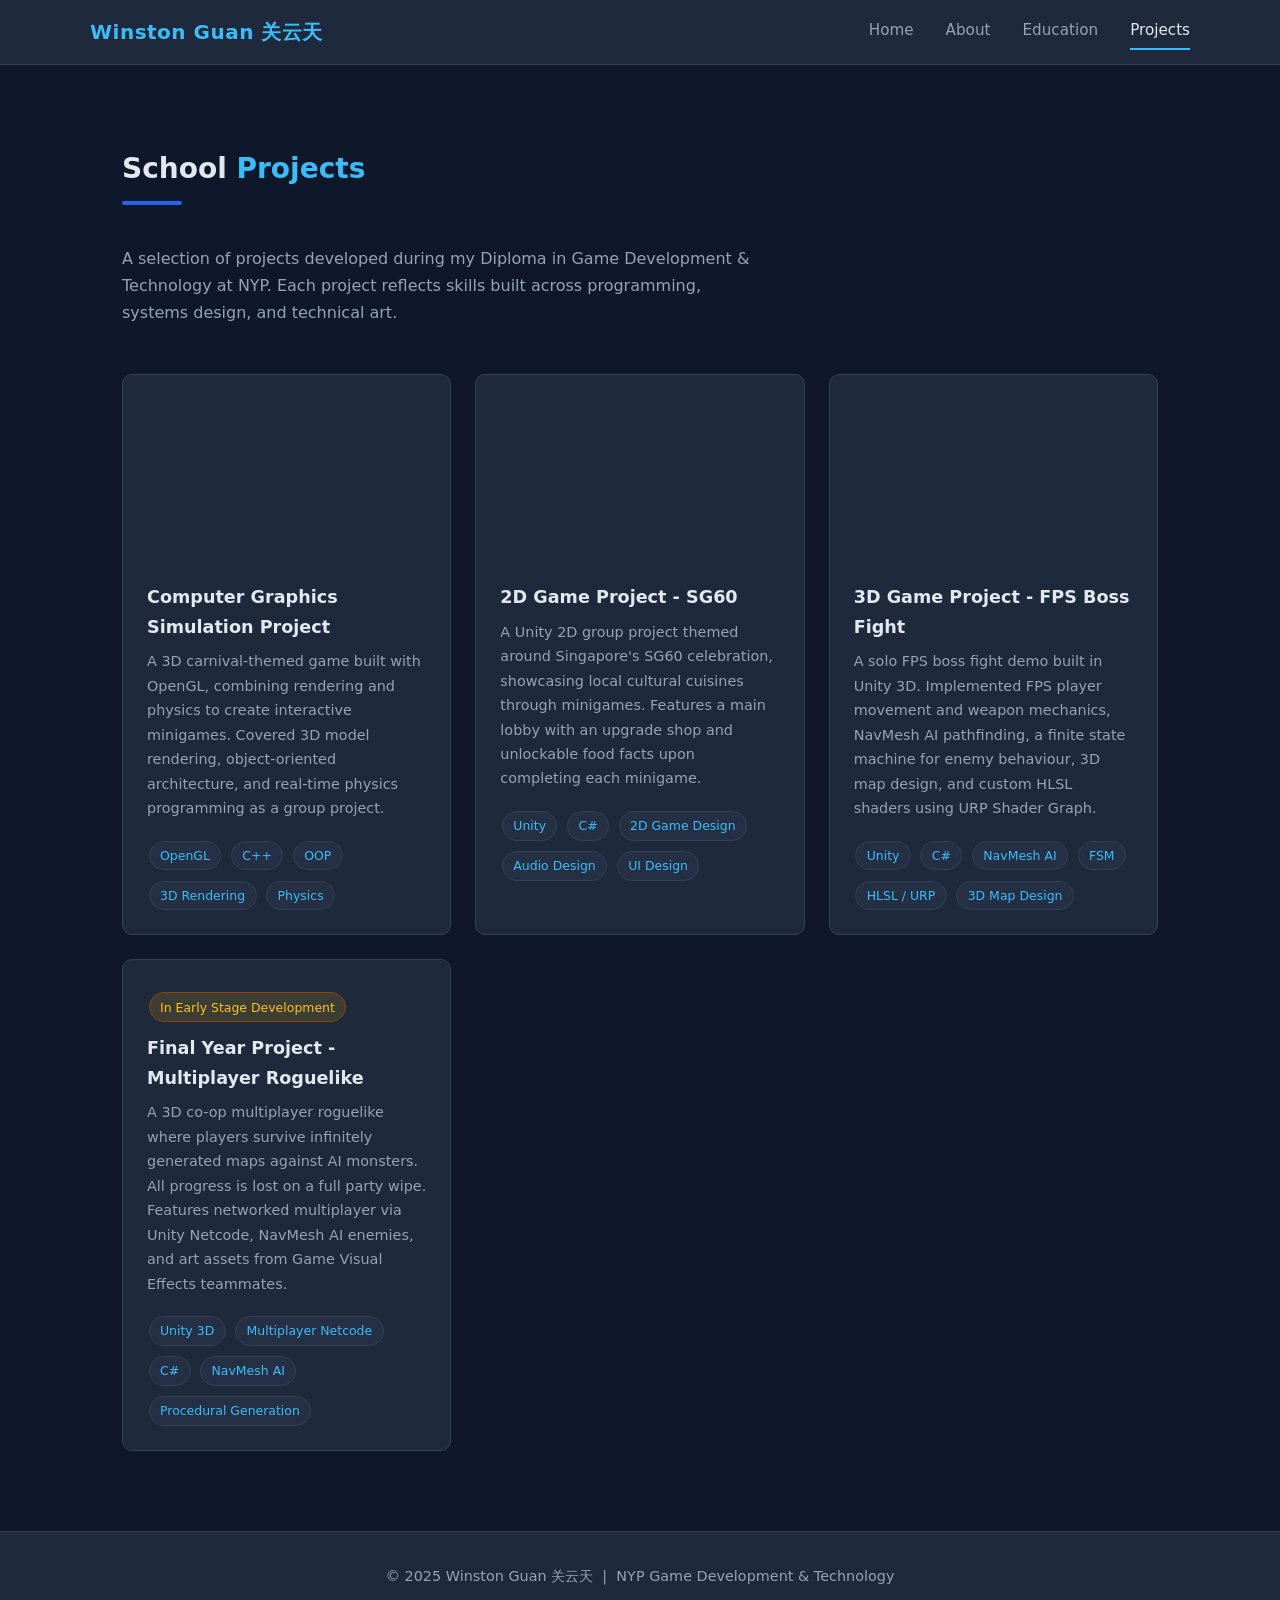
==== projects.html @ ae77ab67 "Website" ====
<!DOCTYPE html>
<html lang="en">
<head>
  <meta charset="UTF-8">
  <meta name="viewport" content="width=device-width, initial-scale=1.0">
  <title>Projects — Winston Guan</title>
  <link rel="stylesheet" href="css/style.css">
</head>
<body>

  <header>
    <div class="nav-inner">
      <span class="nav-logo">Winston Guan 关云天</span>
      <nav>
        <a href="index.html">Home</a>
        <a href="aboutme.html">About</a>
        <a href="education.html">Education</a>
        <a href="projects.html" class="active">Projects</a>
      </nav>
    </div>
  </header>

  <div class="container">
    <h2 class="section-title">School <span>Projects</span></h2>
    <div class="section-divider"></div>
    <p style="color: var(--text-muted); max-width: 640px; margin-bottom: 3rem;">
      A selection of projects developed during my Diploma in Game Development &amp; Technology at NYP.
      Each project reflects skills built across programming, systems design, and technical art.
    </p>

    <div class="card-grid">

      <!-- Project 1 -->
      <div class="project-card">
        <div class="video-wrapper">
          <iframe
            src="https://www.youtube.com/embed/wsAU1Gjw6PQ?si=tSo3JdcQal4o3w1C"
            title="Computer Graphics Simulation Project"
            allowfullscreen
            allow="accelerometer; autoplay; clipboard-write; encrypted-media; gyroscope; picture-in-picture">
          </iframe>
        </div>
        <div class="project-card-body">
          <h3>Computer Graphics Simulation Project</h3>
          <p>
            A 3D carnival-themed game built with OpenGL, combining rendering and physics to create
            interactive minigames. Covered 3D model rendering, object-oriented architecture,
            and real-time physics programming as a group project.
          </p>
          <div class="tag-row">
            <span class="tag">OpenGL</span>
            <span class="tag">C++</span>
            <span class="tag">OOP</span>
            <span class="tag">3D Rendering</span>
            <span class="tag">Physics</span>
          </div>
        </div>
      </div>

      <!-- Project 2 -->
      <div class="project-card">
        <div class="video-wrapper">
          <iframe
            src="https://www.youtube.com/embed/0fo89agWXZI?si=OflY2qKVUpMWUynC"
            title="2D Unity Game Project"
            allowfullscreen
            allow="accelerometer; autoplay; clipboard-write; encrypted-media; gyroscope; picture-in-picture">
          </iframe>
        </div>
        <div class="project-card-body">
          <h3>2D Game Project - SG60</h3>
          <p>
            A Unity 2D group project themed around Singapore's SG60 celebration, showcasing local
            cultural cuisines through minigames. Features a main lobby with an upgrade shop and
            unlockable food facts upon completing each minigame.
          </p>
          <div class="tag-row">
            <span class="tag">Unity</span>
            <span class="tag">C#</span>
            <span class="tag">2D Game Design</span>
            <span class="tag">Audio Design</span>
            <span class="tag">UI Design</span>
          </div>
        </div>
      </div>

      <!-- Project 3 -->
      <div class="project-card">
        <div class="video-wrapper">
          <iframe
            src="https://www.youtube.com/embed/dJzjSWBdEEU?si=WRdiDXq2w09ZhCrD"
            title="3D Unity Game Project"
            allowfullscreen
            allow="accelerometer; autoplay; clipboard-write; encrypted-media; gyroscope; picture-in-picture">
          </iframe>
        </div>
        <div class="project-card-body">
          <h3>3D Game Project - FPS Boss Fight</h3>
          <p>
            A solo FPS boss fight demo built in Unity 3D. Implemented FPS player movement and weapon
            mechanics, NavMesh AI pathfinding, a finite state machine for enemy behaviour,
            3D map design, and custom HLSL shaders using URP Shader Graph.
          </p>
          <div class="tag-row">
            <span class="tag">Unity</span>
            <span class="tag">C#</span>
            <span class="tag">NavMesh AI</span>
            <span class="tag">FSM</span>
            <span class="tag">HLSL / URP</span>
            <span class="tag">3D Map Design</span>
          </div>
        </div>
      </div>

      <!-- Project 4 — FYP -->
      <div class="project-card">
        <div class="project-card-body" style="padding-top: 1.75rem;">
          <div style="display:flex; align-items:center; gap: 0.6rem; margin-bottom: 0.75rem;">
            <span class="tag" style="background: rgba(234,179,8,0.15); color: #fbbf24; border-color: #92400e;">
              In Early Stage Development
            </span>
          </div>
          <h3>Final Year Project - Multiplayer Roguelike</h3>
          <p>
            A 3D co-op multiplayer roguelike where players survive infinitely generated maps against
            AI monsters. All progress is lost on a full party wipe. Features networked multiplayer
            via Unity Netcode, NavMesh AI enemies, and art assets from Game Visual Effects teammates.
          </p>
          <div class="tag-row">
            <span class="tag">Unity 3D</span>
            <span class="tag">Multiplayer Netcode</span>
            <span class="tag">C#</span>
            <span class="tag">NavMesh AI</span>
            <span class="tag">Procedural Generation</span>
          </div>
        </div>
      </div>

    </div>
  </div>

  <footer>
    <p>© 2025 Winston Guan 关云天 &nbsp;|&nbsp; NYP Game Development & Technology</p>
  </footer>

</body>
</html>
---- css/style.css ----
/* ===================== RESET & BASE ===================== */
*, *::before, *::after { box-sizing: border-box; margin: 0; padding: 0; }

:root {
  --primary: #2563eb;
  --primary-dark: #1d4ed8;
  --bg: #0f172a;
  --surface: #1e293b;
  --surface2: #263044;
  --text: #e2e8f0;
  --text-muted: #94a3b8;
  --accent: #38bdf8;
  --border: #334155;
  --radius: 10px;
  --transition: 0.3s ease;
}

html { scroll-behavior: smooth; }

body {
  font-family: 'Segoe UI', system-ui, sans-serif;
  background: var(--bg);
  color: var(--text);
  line-height: 1.7;
}

a { color: var(--accent); text-decoration: none; transition: color var(--transition); }
a:hover { color: var(--primary); }

img { max-width: 100%; border-radius: var(--radius); }

/* ===================== NAVBAR ===================== */
header {
  background: var(--surface);
  border-bottom: 1px solid var(--border);
  position: sticky;
  top: 0;
  z-index: 100;
  padding: 0 2rem;
}

.nav-inner {
  max-width: 1100px;
  margin: 0 auto;
  display: flex;
  align-items: center;
  justify-content: space-between;
  height: 64px;
}

.nav-logo {
  font-size: 1.25rem;
  font-weight: 700;
  color: var(--accent);
  letter-spacing: 0.5px;
}

nav { display: flex; gap: 2rem; }

nav a {
  color: var(--text-muted);
  font-size: 0.95rem;
  font-weight: 500;
  padding: 0.25rem 0;
  border-bottom: 2px solid transparent;
  transition: all var(--transition);
}

nav a:hover, nav a.active {
  color: var(--text);
  border-bottom-color: var(--accent);
}

/* ===================== HERO ===================== */
.hero {
  background: linear-gradient(135deg, var(--surface) 0%, var(--bg) 60%);
  padding: 6rem 2rem;
  text-align: center;
}

.hero h1 {
  font-size: 3rem;
  font-weight: 800;
  line-height: 1.15;
  margin-bottom: 1rem;
}

.hero h1 span { color: var(--accent); }

.hero p {
  color: var(--text-muted);
  font-size: 1.15rem;
  max-width: 580px;
  margin: 0 auto 2rem;
}

.btn {
  display: inline-block;
  background: var(--primary);
  color: #fff;
  padding: 0.75rem 2rem;
  border-radius: 8px;
  font-weight: 600;
  transition: background var(--transition);
}

.btn:hover { background: var(--primary-dark); color: #fff; }

.btn-outline {
  background: transparent;
  border: 2px solid var(--primary);
  color: var(--accent);
  margin-left: 1rem;
}

.btn-outline:hover { background: var(--primary); color: #fff; }

/* ===================== SECTIONS ===================== */
.container { max-width: 1100px; margin: 0 auto; padding: 5rem 2rem; }

.section-title {
  font-size: 1.75rem;
  font-weight: 700;
  margin-bottom: 0.5rem;
  color: var(--text);
}

.section-title span { color: var(--accent); }

.section-divider {
  width: 60px;
  height: 4px;
  background: var(--primary);
  border-radius: 4px;
  margin-bottom: 2.5rem;
}

/* ===================== CARDS ===================== */
.card-grid {
  display: grid;
  grid-template-columns: repeat(auto-fit, minmax(300px, 1fr));
  gap: 1.5rem;
}

.card {
  background: var(--surface);
  border: 1px solid var(--border);
  border-radius: var(--radius);
  padding: 1.75rem;
  transition: transform var(--transition), border-color var(--transition);
}

.card:hover { transform: translateY(-4px); border-color: var(--accent); }

.card h3 { font-size: 1.1rem; margin-bottom: 0.5rem; color: var(--text); }
.card p  { color: var(--text-muted); font-size: 0.93rem; }

.tag {
  display: inline-block;
  background: var(--surface2);
  color: var(--accent);
  font-size: 0.78rem;
  padding: 0.2rem 0.65rem;
  border-radius: 999px;
  margin: 0.25rem 0.1rem 0;
  border: 1px solid var(--border);
}

/* ===================== TWO COLUMN ===================== */
.two-col {
  display: grid;
  grid-template-columns: 1fr 1fr;
  gap: 3rem;
  align-items: start;
}

@media (max-width: 768px) {
  .two-col { grid-template-columns: 1fr; }
  nav { gap: 1rem; }
  .hero h1 { font-size: 2rem; }
}

/* ===================== SKILLS ===================== */
.skill-list { list-style: none; display: flex; flex-wrap: wrap; gap: 0.6rem; }
.skill-list li {
  background: var(--surface2);
  border: 1px solid var(--border);
  border-radius: 8px;
  padding: 0.4rem 0.9rem;
  font-size: 0.9rem;
  color: var(--text-muted);
}

/* ===================== TIMELINE ===================== */
.timeline { position: relative; padding-left: 1.5rem; }
.timeline::before {
  content: '';
  position: absolute;
  left: 0;
  top: 0;
  bottom: 0;
  width: 2px;
  background: var(--border);
}

.timeline-item { position: relative; margin-bottom: 2rem; }
.timeline-item::before {
  content: '';
  position: absolute;
  left: -1.65rem;
  top: 6px;
  width: 12px;
  height: 12px;
  background: var(--accent);
  border-radius: 50%;
}

.timeline-item h3 { font-size: 1rem; font-weight: 600; margin-bottom: 0.2rem; }
.timeline-item .meta { color: var(--text-muted); font-size: 0.85rem; margin-bottom: 0.5rem; }
.timeline-item p { color: var(--text-muted); font-size: 0.93rem; }

/* ===================== TABLE ===================== */
.timetable-wrapper { overflow-x: auto; }

table {
  width: 100%;
  border-collapse: collapse;
  background: var(--surface);
  border-radius: var(--radius);
  overflow: hidden;
}

th, td {
  padding: 0.85rem 1rem;
  text-align: center;
  border: 1px solid var(--border);
  font-size: 0.9rem;
}

th {
  background: var(--surface2);
  color: var(--accent);
  font-weight: 600;
  text-transform: uppercase;
  font-size: 0.8rem;
  letter-spacing: 0.05em;
}

td { color: var(--text-muted); }
td:not(:empty) { color: var(--text); background: rgba(56, 189, 248, 0.05); }

/* ===================== PROJECT CARDS ===================== */
.project-card {
  background: var(--surface);
  border: 1px solid var(--border);
  border-radius: var(--radius);
  overflow: hidden;
  transition: transform var(--transition), border-color var(--transition);
}

.project-card:hover { transform: translateY(-4px); border-color: var(--accent); }

.project-card-body { padding: 1.5rem; }
.project-card h3 { font-size: 1.1rem; margin-bottom: 0.4rem; }
.project-card p  { color: var(--text-muted); font-size: 0.9rem; margin-bottom: 1rem; }
.project-card .tag-row { display: flex; flex-wrap: wrap; gap: 0.4rem; }

/* ===================== VIDEO EMBED ===================== */
.video-wrapper {
  position: relative;
  padding-bottom: 56.25%; /* 16:9 ratio */
  height: 0;
  overflow: hidden;
  border-radius: var(--radius) var(--radius) 0 0;
}

.video-wrapper iframe {
  position: absolute;
  inset: 0;
  width: 100%;
  height: 100%;
  border: none;
}

/* ===================== FOOTER ===================== */
footer {
  background: var(--surface);
  border-top: 1px solid var(--border);
  text-align: center;
  padding: 2rem;
  color: var(--text-muted);
  font-size: 0.9rem;
}

footer a { color: var(--accent); }
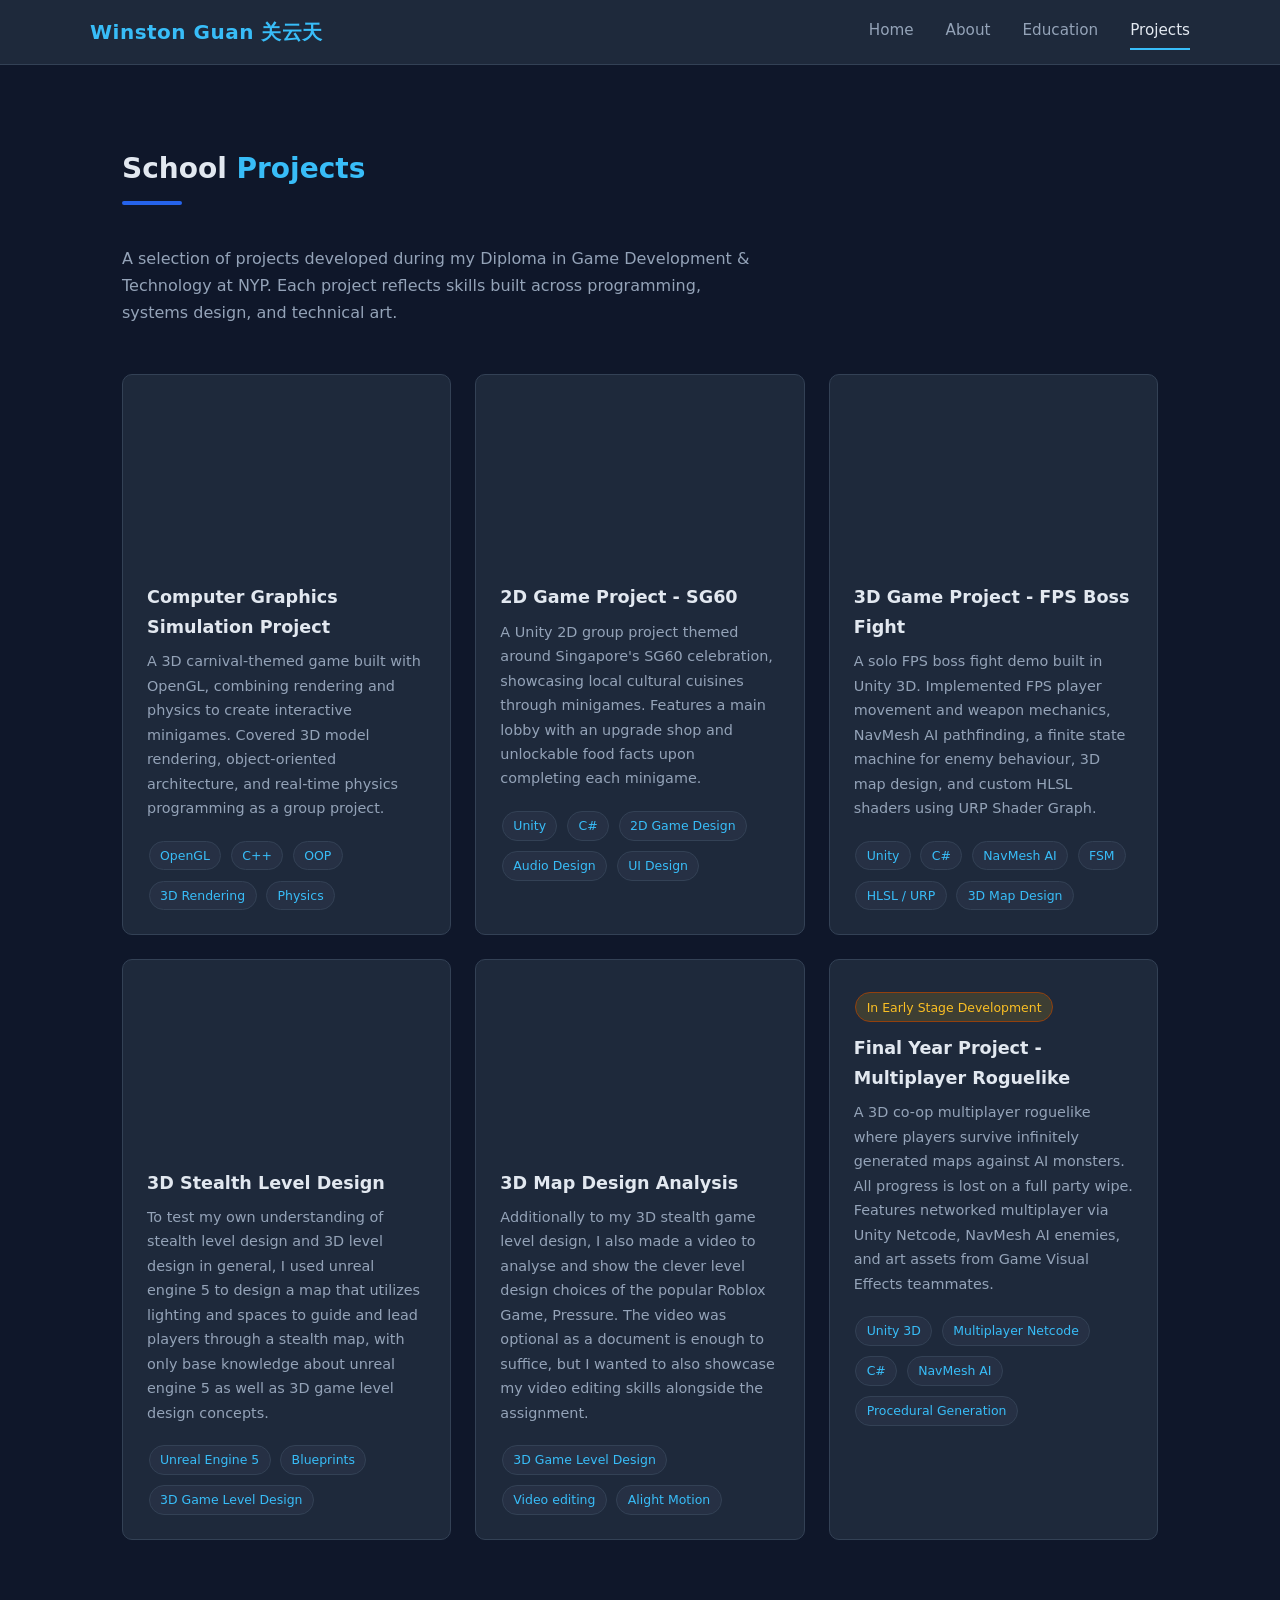
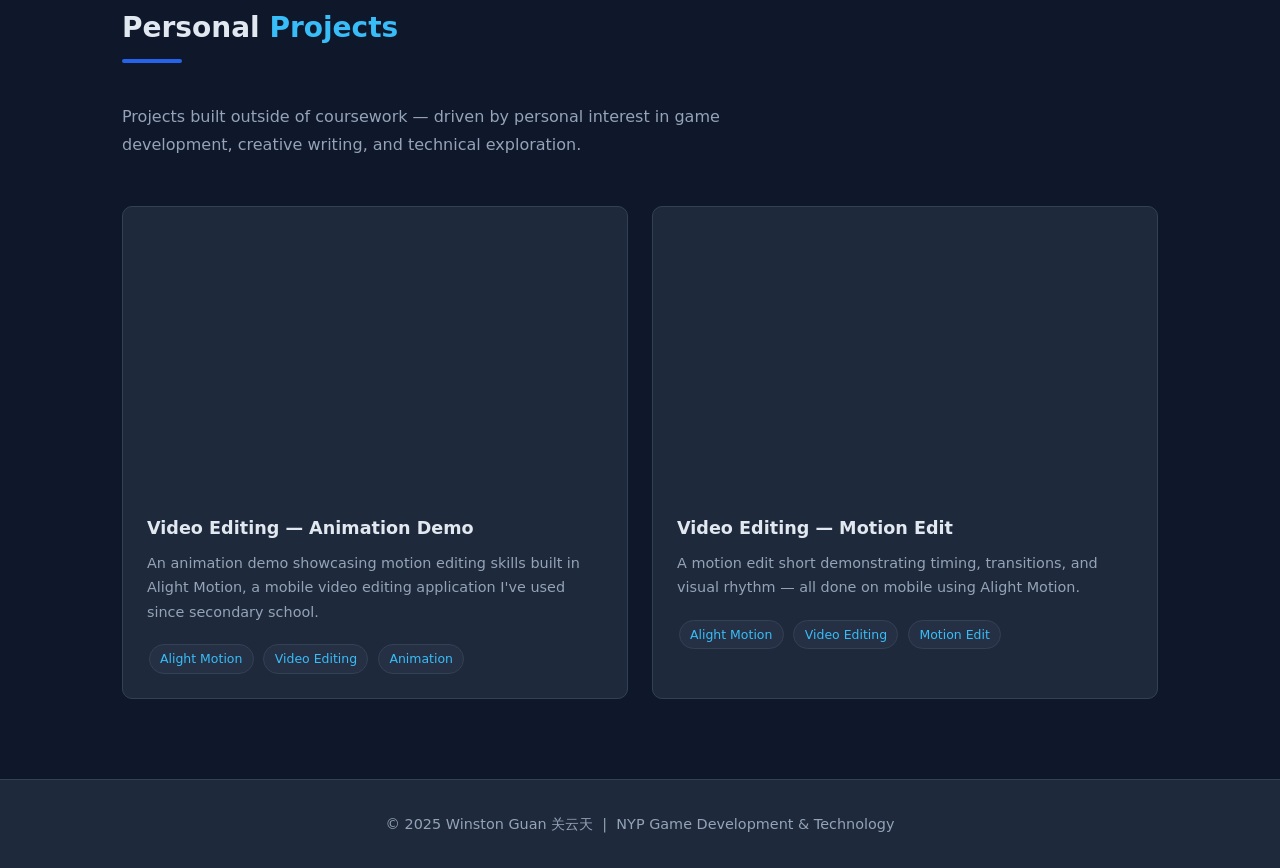
==== commit 71e2ebca: "Update projects.html" ====
--- a/projects.html
+++ b/projects.html
@@ -112,7 +112,59 @@
         </div>
       </div>
 
-      <!-- Project 4 — FYP -->
+      <!-- Project 4 -->
+      <div class="project-card">
+        <div class="video-wrapper">
+          <iframe
+            src="https://www.youtube.com/watch?v=5gWwFuUlCCw"
+            title="My 3D Stealth Level Design"
+            allowfullscreen
+            allow="accelerometer; autoplay; clipboard-write; encrypted-media; gyroscope; picture-in-picture">
+          </iframe>
+        </div>
+        <div class="project-card-body">
+          <h3>3D Stealth Level Design</h3>
+          <p>
+            To test my own understanding of stealth level design and 3D level design in general, 
+            I used unreal engine 5 to design a map that utilizes lighting and spaces to guide and lead players 
+            through a stealth map, with only base knowledge about unreal engine 5 as well as 3D game level design 
+            concepts.
+          </p>
+          <div class="tag-row">
+            <span class="tag">Unreal Engine 5</span>
+            <span class="tag">Blueprints</span>
+            <span class="tag">3D Game Level Design</span>
+          </div>
+        </div>
+      </div>
+
+      <!-- Project 5 -->
+      <div class="project-card">
+        <div class="video-wrapper">
+          <iframe
+            src="https://www.youtube.com/watch?v=NkX9G8w7Zw8"
+            title="3D Map Design Analysis"
+            allowfullscreen
+            allow="accelerometer; autoplay; clipboard-write; encrypted-media; gyroscope; picture-in-picture">
+          </iframe>
+        </div>
+        <div class="project-card-body">
+          <h3>3D Map Design Analysis</h3>
+          <p>
+            Additionally to my 3D stealth game level design, I also made a video to analyse and show the 
+            clever level design choices of the popular Roblox Game, Pressure. The video was optional as 
+            a document is enough to suffice, but I wanted to also showcase my video editing skills 
+            alongside the assignment.
+          </p>
+          <div class="tag-row">
+            <span class="tag">3D Game Level Design</span>
+            <span class="tag">Video editing</span>
+            <span class="tag">Alight Motion</span>
+          </div>
+        </div>
+      </div>
+
+      <!-- Project 6 - FYP -->
       <div class="project-card">
         <div class="project-card-body" style="padding-top: 1.75rem;">
           <div style="display:flex; align-items:center; gap: 0.6rem; margin-bottom: 0.75rem;">
@@ -135,7 +187,65 @@
           </div>
         </div>
       </div>
-
+    </div>
+
+    <!-- Personal Projects Section -->
+    <h2 class="section-title" style="margin-top: 4rem;">Personal <span>Projects</span></h2>
+    <div class="section-divider"></div>
+    <p style="color: var(--text-muted); max-width: 640px; margin-bottom: 3rem;">
+      Projects built outside of coursework — driven by personal interest in game development,
+      creative writing, and technical exploration.
+    </p>
+
+    <div class="card-grid">
+
+      <!-- Personal Project 1a - Video Editing (Long-form) -->
+      <div class="project-card">
+        <div class="video-wrapper">
+          <iframe
+            src="https://www.youtube.com/embed/yAAKVBJ2-Ck"
+            title="Animation Edit"
+            allowfullscreen
+            allow="accelerometer; autoplay; clipboard-write; encrypted-media; gyroscope; picture-in-picture">
+          </iframe>
+        </div>
+        <div class="project-card-body">
+          <h3>Video Editing — Animation Demo</h3>
+          <p>
+            An animation demo showcasing motion editing skills built in Alight Motion,
+            a mobile video editing application I've used since secondary school.
+          </p>
+          <div class="tag-row">
+            <span class="tag">Alight Motion</span>
+            <span class="tag">Video Editing</span>
+            <span class="tag">Animation</span>
+          </div>
+        </div>
+      </div>
+
+      <!-- Personal Project 1b - Video Editing (Short) -->
+      <div class="project-card">
+        <div class="video-wrapper" style="aspect-ratio: 9/16; max-width: 320px; margin-inline: auto;">
+          <iframe
+            src="https://www.youtube.com/embed/W-xcT7QFV4U"
+            title="Motion Edit Short"
+            allowfullscreen
+            allow="accelerometer; autoplay; clipboard-write; encrypted-media; gyroscope; picture-in-picture">
+          </iframe>
+        </div>
+        <div class="project-card-body">
+          <h3>Video Editing — Motion Edit</h3>
+          <p>
+            A motion edit short demonstrating timing, transitions, and visual rhythm —
+            all done on mobile using Alight Motion.
+          </p>
+          <div class="tag-row">
+            <span class="tag">Alight Motion</span>
+            <span class="tag">Video Editing</span>
+            <span class="tag">Motion Edit</span>
+          </div>
+        </div>
+      </div>
     </div>
   </div>
 
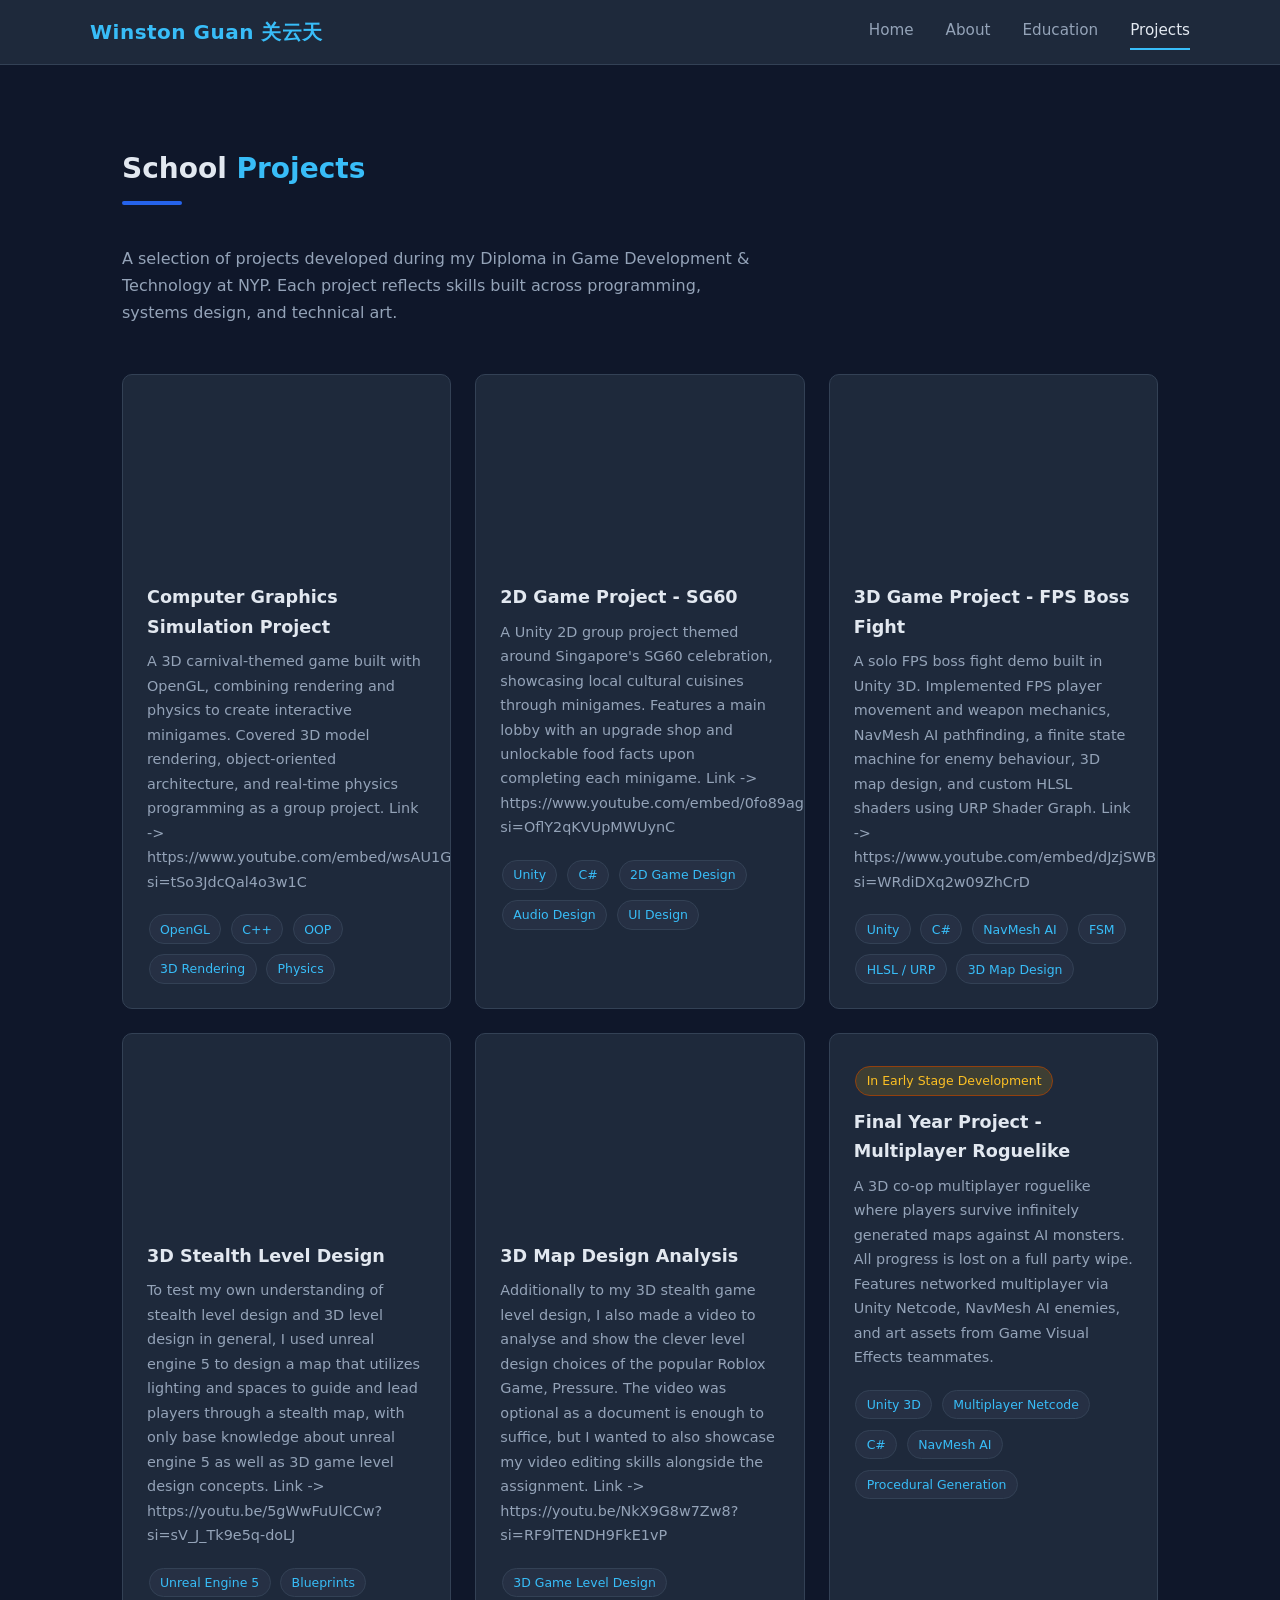
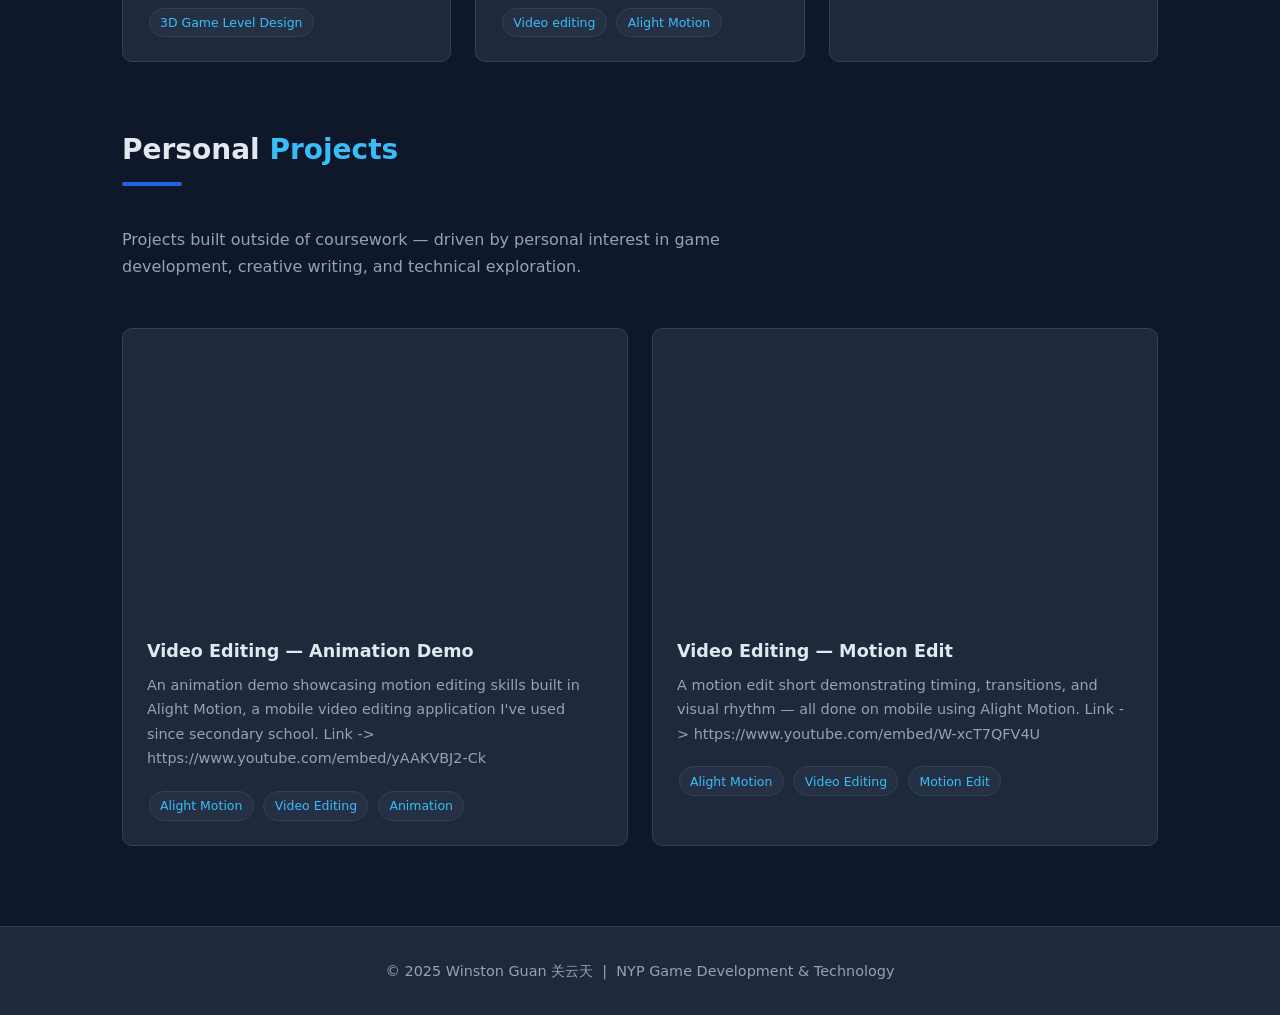
==== commit 0f3e69e1: "Update projects.html" ====
--- a/projects.html
+++ b/projects.html
@@ -46,6 +46,7 @@
             A 3D carnival-themed game built with OpenGL, combining rendering and physics to create
             interactive minigames. Covered 3D model rendering, object-oriented architecture,
             and real-time physics programming as a group project.
+            Link -> https://www.youtube.com/embed/wsAU1Gjw6PQ?si=tSo3JdcQal4o3w1C
           </p>
           <div class="tag-row">
             <span class="tag">OpenGL</span>
@@ -73,6 +74,7 @@
             A Unity 2D group project themed around Singapore's SG60 celebration, showcasing local
             cultural cuisines through minigames. Features a main lobby with an upgrade shop and
             unlockable food facts upon completing each minigame.
+            Link -> https://www.youtube.com/embed/0fo89agWXZI?si=OflY2qKVUpMWUynC
           </p>
           <div class="tag-row">
             <span class="tag">Unity</span>
@@ -100,6 +102,7 @@
             A solo FPS boss fight demo built in Unity 3D. Implemented FPS player movement and weapon
             mechanics, NavMesh AI pathfinding, a finite state machine for enemy behaviour,
             3D map design, and custom HLSL shaders using URP Shader Graph.
+            Link -> https://www.youtube.com/embed/dJzjSWBdEEU?si=WRdiDXq2w09ZhCrD
           </p>
           <div class="tag-row">
             <span class="tag">Unity</span>
@@ -116,7 +119,7 @@
       <div class="project-card">
         <div class="video-wrapper">
           <iframe
-            src="https://www.youtube.com/watch?v=5gWwFuUlCCw"
+            src="https://youtu.be/5gWwFuUlCCw?si=sV_J_Tk9e5q-doLJ"
             title="My 3D Stealth Level Design"
             allowfullscreen
             allow="accelerometer; autoplay; clipboard-write; encrypted-media; gyroscope; picture-in-picture">
@@ -129,6 +132,7 @@
             I used unreal engine 5 to design a map that utilizes lighting and spaces to guide and lead players 
             through a stealth map, with only base knowledge about unreal engine 5 as well as 3D game level design 
             concepts.
+            Link -> https://youtu.be/5gWwFuUlCCw?si=sV_J_Tk9e5q-doLJ
           </p>
           <div class="tag-row">
             <span class="tag">Unreal Engine 5</span>
@@ -142,7 +146,7 @@
       <div class="project-card">
         <div class="video-wrapper">
           <iframe
-            src="https://www.youtube.com/watch?v=NkX9G8w7Zw8"
+            src="https://youtu.be/NkX9G8w7Zw8?si=RF9lTENDH9FkE1vP"
             title="3D Map Design Analysis"
             allowfullscreen
             allow="accelerometer; autoplay; clipboard-write; encrypted-media; gyroscope; picture-in-picture">
@@ -155,6 +159,7 @@
             clever level design choices of the popular Roblox Game, Pressure. The video was optional as 
             a document is enough to suffice, but I wanted to also showcase my video editing skills 
             alongside the assignment.
+            Link -> https://youtu.be/NkX9G8w7Zw8?si=RF9lTENDH9FkE1vP
           </p>
           <div class="tag-row">
             <span class="tag">3D Game Level Design</span>
@@ -214,6 +219,7 @@
           <p>
             An animation demo showcasing motion editing skills built in Alight Motion,
             a mobile video editing application I've used since secondary school.
+            Link -> https://www.youtube.com/embed/yAAKVBJ2-Ck
           </p>
           <div class="tag-row">
             <span class="tag">Alight Motion</span>
@@ -238,6 +244,7 @@
           <p>
             A motion edit short demonstrating timing, transitions, and visual rhythm —
             all done on mobile using Alight Motion.
+            Link -> https://www.youtube.com/embed/W-xcT7QFV4U
           </p>
           <div class="tag-row">
             <span class="tag">Alight Motion</span>
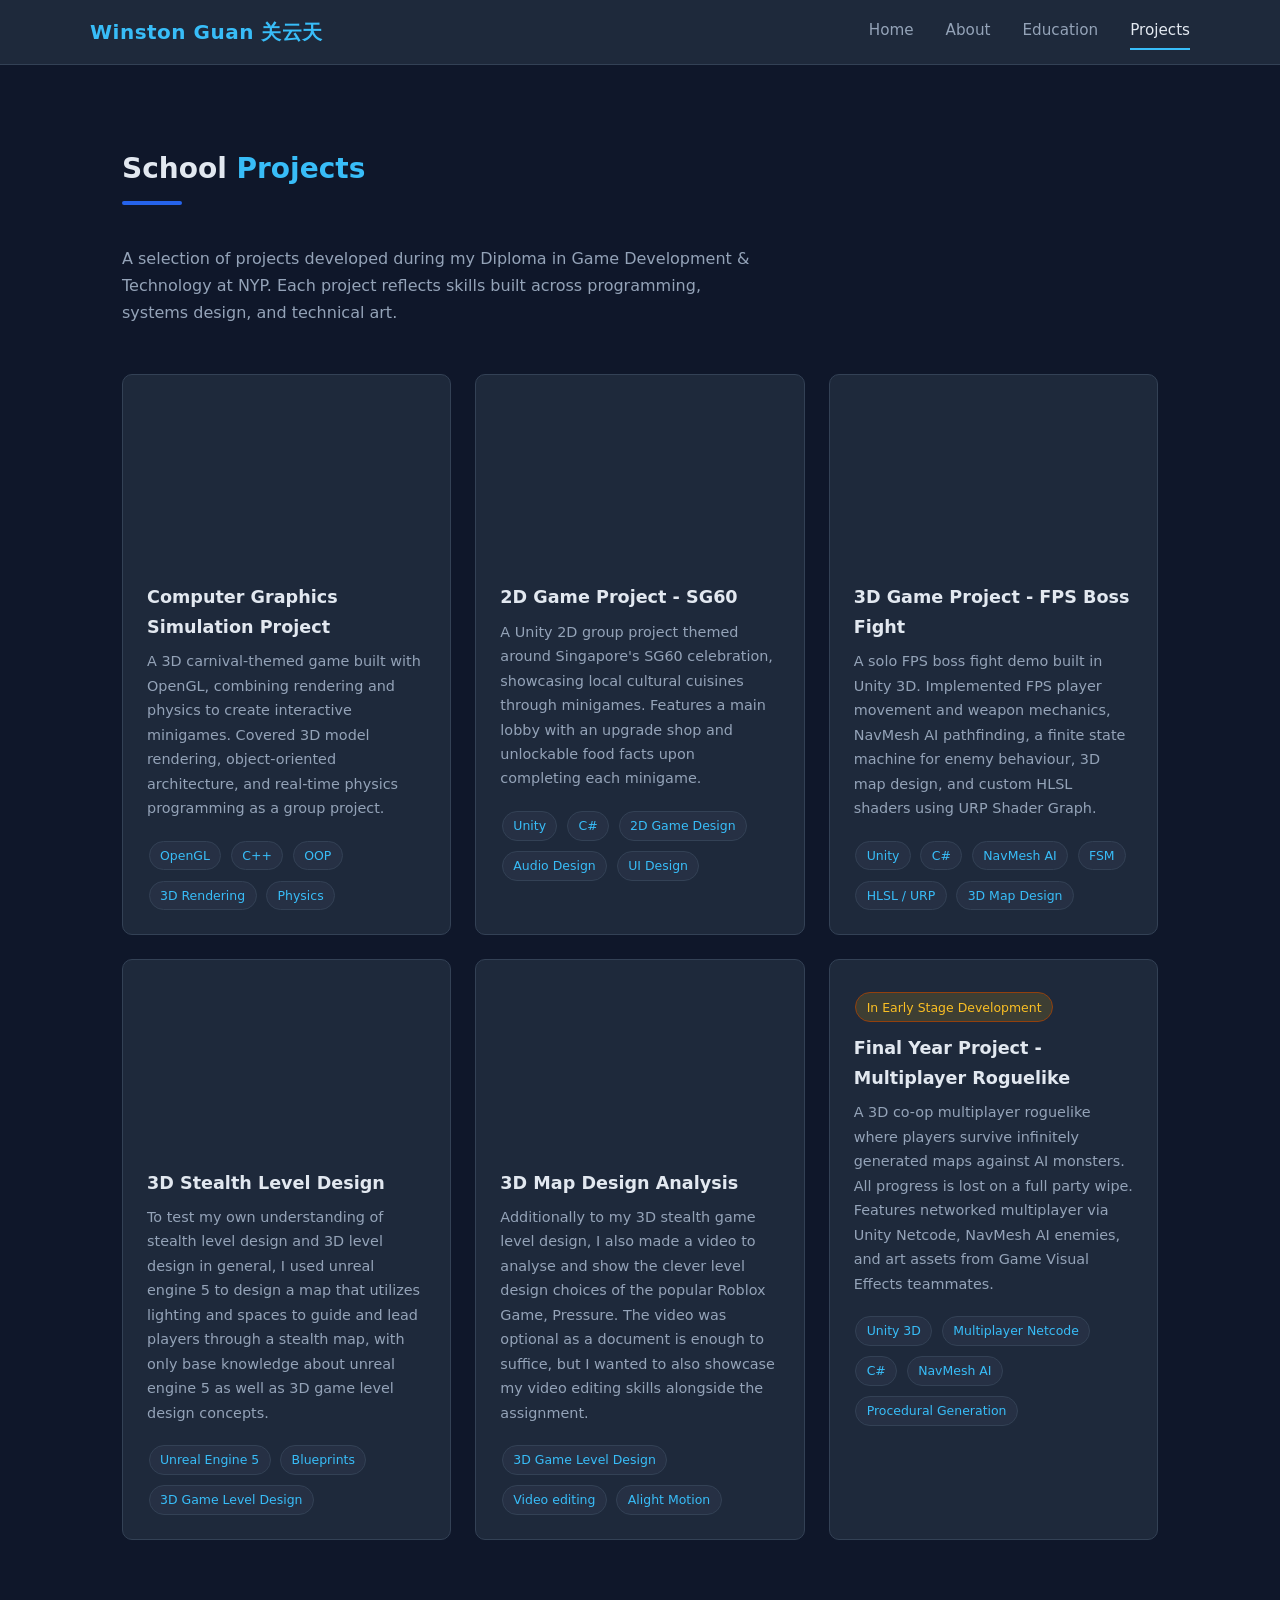
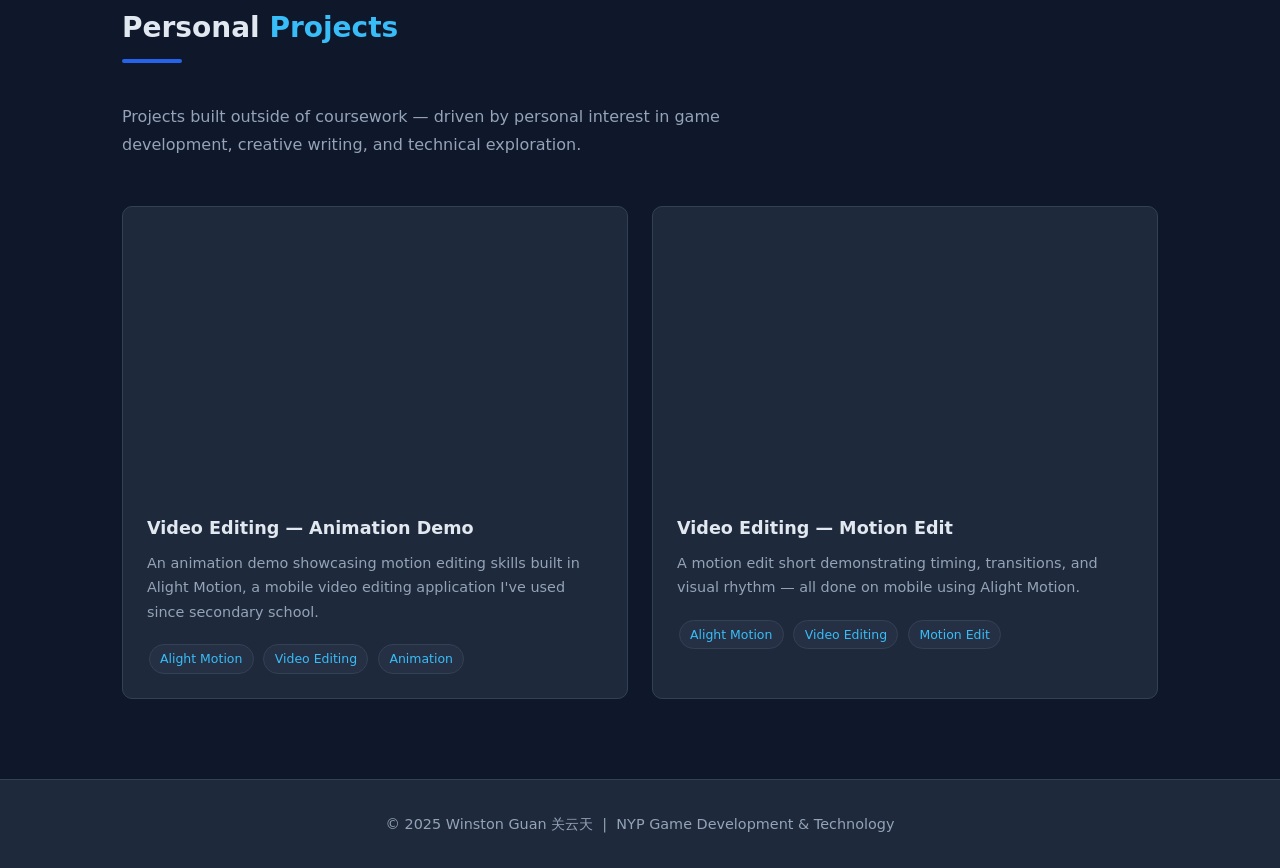
==== commit 347de9d2: "Update projects.html" ====
--- a/projects.html
+++ b/projects.html
@@ -46,7 +46,6 @@
             A 3D carnival-themed game built with OpenGL, combining rendering and physics to create
             interactive minigames. Covered 3D model rendering, object-oriented architecture,
             and real-time physics programming as a group project.
-            Link -> https://www.youtube.com/embed/wsAU1Gjw6PQ?si=tSo3JdcQal4o3w1C
           </p>
           <div class="tag-row">
             <span class="tag">OpenGL</span>
@@ -74,7 +73,6 @@
             A Unity 2D group project themed around Singapore's SG60 celebration, showcasing local
             cultural cuisines through minigames. Features a main lobby with an upgrade shop and
             unlockable food facts upon completing each minigame.
-            Link -> https://www.youtube.com/embed/0fo89agWXZI?si=OflY2qKVUpMWUynC
           </p>
           <div class="tag-row">
             <span class="tag">Unity</span>
@@ -102,7 +100,6 @@
             A solo FPS boss fight demo built in Unity 3D. Implemented FPS player movement and weapon
             mechanics, NavMesh AI pathfinding, a finite state machine for enemy behaviour,
             3D map design, and custom HLSL shaders using URP Shader Graph.
-            Link -> https://www.youtube.com/embed/dJzjSWBdEEU?si=WRdiDXq2w09ZhCrD
           </p>
           <div class="tag-row">
             <span class="tag">Unity</span>
@@ -119,7 +116,7 @@
       <div class="project-card">
         <div class="video-wrapper">
           <iframe
-            src="https://youtu.be/5gWwFuUlCCw?si=sV_J_Tk9e5q-doLJ"
+            src="https://www.youtube.com/embed/5gWwFuUlCCw"
             title="My 3D Stealth Level Design"
             allowfullscreen
             allow="accelerometer; autoplay; clipboard-write; encrypted-media; gyroscope; picture-in-picture">
@@ -132,7 +129,6 @@
             I used unreal engine 5 to design a map that utilizes lighting and spaces to guide and lead players 
             through a stealth map, with only base knowledge about unreal engine 5 as well as 3D game level design 
             concepts.
-            Link -> https://youtu.be/5gWwFuUlCCw?si=sV_J_Tk9e5q-doLJ
           </p>
           <div class="tag-row">
             <span class="tag">Unreal Engine 5</span>
@@ -146,7 +142,7 @@
       <div class="project-card">
         <div class="video-wrapper">
           <iframe
-            src="https://youtu.be/NkX9G8w7Zw8?si=RF9lTENDH9FkE1vP"
+            src="https://www.youtube.com/embed/NkX9G8w7Zw8"
             title="3D Map Design Analysis"
             allowfullscreen
             allow="accelerometer; autoplay; clipboard-write; encrypted-media; gyroscope; picture-in-picture">
@@ -159,7 +155,6 @@
             clever level design choices of the popular Roblox Game, Pressure. The video was optional as 
             a document is enough to suffice, but I wanted to also showcase my video editing skills 
             alongside the assignment.
-            Link -> https://youtu.be/NkX9G8w7Zw8?si=RF9lTENDH9FkE1vP
           </p>
           <div class="tag-row">
             <span class="tag">3D Game Level Design</span>
@@ -219,7 +214,6 @@
           <p>
             An animation demo showcasing motion editing skills built in Alight Motion,
             a mobile video editing application I've used since secondary school.
-            Link -> https://www.youtube.com/embed/yAAKVBJ2-Ck
           </p>
           <div class="tag-row">
             <span class="tag">Alight Motion</span>
@@ -244,7 +238,6 @@
           <p>
             A motion edit short demonstrating timing, transitions, and visual rhythm —
             all done on mobile using Alight Motion.
-            Link -> https://www.youtube.com/embed/W-xcT7QFV4U
           </p>
           <div class="tag-row">
             <span class="tag">Alight Motion</span>
